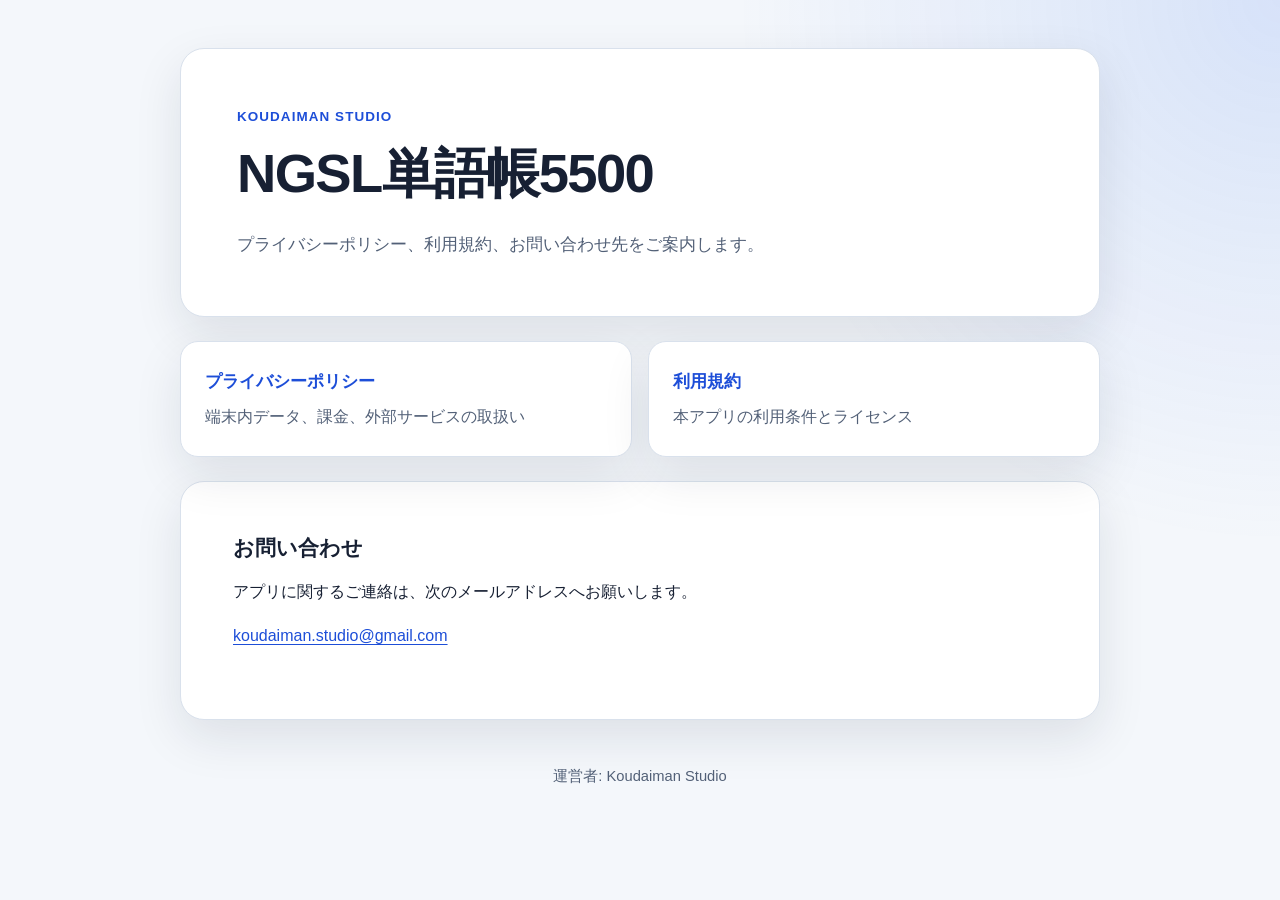
==== index.html @ da4f52c1 "Publish NGSL 5500 legal pages" ====
<!doctype html>
<html lang="ja">
  <head>
    <meta charset="utf-8">
    <meta name="viewport" content="width=device-width, initial-scale=1">
    <meta name="description" content="NGSL単語帳5500の公式サポート・法務情報です。">
    <title>NGSL単語帳5500 | サポート・法務情報</title>
    <link rel="stylesheet" href="styles.css">
  </head>
  <body>
    <main class="shell">
      <header class="site-header">
        <p class="eyebrow">Koudaiman Studio</p>
        <h1>NGSL単語帳5500</h1>
        <p class="lead">プライバシーポリシー、利用規約、お問い合わせ先をご案内します。</p>
      </header>

      <section class="link-grid" aria-label="法務文書">
        <a class="link-card" href="privacy-policy/">
          <strong>プライバシーポリシー</strong>
          <span>端末内データ、課金、外部サービスの取扱い</span>
        </a>
        <a class="link-card" href="terms-of-service/">
          <strong>利用規約</strong>
          <span>本アプリの利用条件とライセンス</span>
        </a>
      </section>

      <section class="document" aria-labelledby="contact-heading">
        <h2 id="contact-heading">お問い合わせ</h2>
        <p>アプリに関するご連絡は、次のメールアドレスへお願いします。</p>
        <p><a href="mailto:koudaiman.studio@gmail.com">koudaiman.studio@gmail.com</a></p>
      </section>

      <footer>
        <p>運営者: Koudaiman Studio</p>
      </footer>
    </main>
  </body>
</html>
---- styles.css ----
:root {
  color-scheme: light dark;
  --background: #f4f7fb;
  --surface: #ffffff;
  --text: #172033;
  --muted: #526077;
  --border: #d9e1ec;
  --accent: #1d4ed8;
  --shadow: 0 18px 48px rgba(23, 32, 51, 0.1);
}

* {
  box-sizing: border-box;
}

html {
  background: var(--background);
  scroll-behavior: smooth;
}

body {
  margin: 0;
  color: var(--text);
  background:
    radial-gradient(circle at top right, rgba(37, 99, 235, 0.14), transparent 34rem),
    var(--background);
  font-family: -apple-system, BlinkMacSystemFont, "Segoe UI", "Noto Sans JP", sans-serif;
  font-size: 16px;
  line-height: 1.8;
}

a {
  color: var(--accent);
  text-underline-offset: 0.18em;
}

a:hover {
  text-decoration-thickness: 0.14em;
}

a:focus-visible {
  outline: 3px solid #f59e0b;
  outline-offset: 4px;
  border-radius: 4px;
}

.shell {
  width: min(920px, calc(100% - 32px));
  margin: 0 auto;
  padding: 48px 0 64px;
}

.site-header,
.document,
.link-card {
  border: 1px solid var(--border);
  background: var(--surface);
  box-shadow: var(--shadow);
}

.site-header,
.document {
  border-radius: 24px;
}

.site-header {
  padding: clamp(28px, 7vw, 56px);
}

.eyebrow {
  margin: 0 0 8px;
  color: var(--accent);
  font-size: 0.84rem;
  font-weight: 700;
  letter-spacing: 0.08em;
  text-transform: uppercase;
}

h1,
h2 {
  line-height: 1.35;
}

h1 {
  margin: 0;
  font-size: clamp(2rem, 8vw, 3.4rem);
  letter-spacing: -0.03em;
}

h2 {
  margin: 2.25em 0 0.6em;
  font-size: 1.3rem;
}

.lead {
  max-width: 42rem;
  margin: 18px 0 0;
  color: var(--muted);
  font-size: 1.08rem;
}

.document {
  margin-top: 24px;
  padding: clamp(24px, 6vw, 52px);
}

.document > :first-child {
  margin-top: 0;
}

.document-meta {
  color: var(--muted);
  font-size: 0.94rem;
}

.link-grid {
  display: grid;
  grid-template-columns: repeat(2, minmax(0, 1fr));
  gap: 16px;
  margin-top: 24px;
}

.link-card {
  display: block;
  padding: 24px;
  border-radius: 18px;
  color: inherit;
  text-decoration: none;
  transition: transform 160ms ease, border-color 160ms ease;
}

.link-card:hover {
  transform: translateY(-2px);
  border-color: var(--accent);
}

.link-card strong {
  display: block;
  margin-bottom: 6px;
  color: var(--accent);
  font-size: 1.08rem;
}

.link-card span,
.muted {
  color: var(--muted);
}

.back-link {
  display: inline-block;
  margin-bottom: 16px;
}

footer {
  padding: 28px 8px 0;
  color: var(--muted);
  font-size: 0.92rem;
  text-align: center;
}

ul,
ol {
  padding-left: 1.5em;
}

@media (max-width: 640px) {
  .shell {
    width: min(100% - 20px, 920px);
    padding-top: 20px;
  }

  .site-header,
  .document {
    border-radius: 18px;
  }

  .link-grid {
    grid-template-columns: 1fr;
  }
}

@media (prefers-reduced-motion: reduce) {
  html {
    scroll-behavior: auto;
  }

  .link-card {
    transition: none;
  }
}

@media (prefers-color-scheme: dark) {
  :root {
    --background: #0d1422;
    --surface: #151f30;
    --text: #edf3ff;
    --muted: #b7c2d6;
    --border: #2b3950;
    --accent: #8db4ff;
    --shadow: 0 18px 48px rgba(0, 0, 0, 0.3);
  }
}
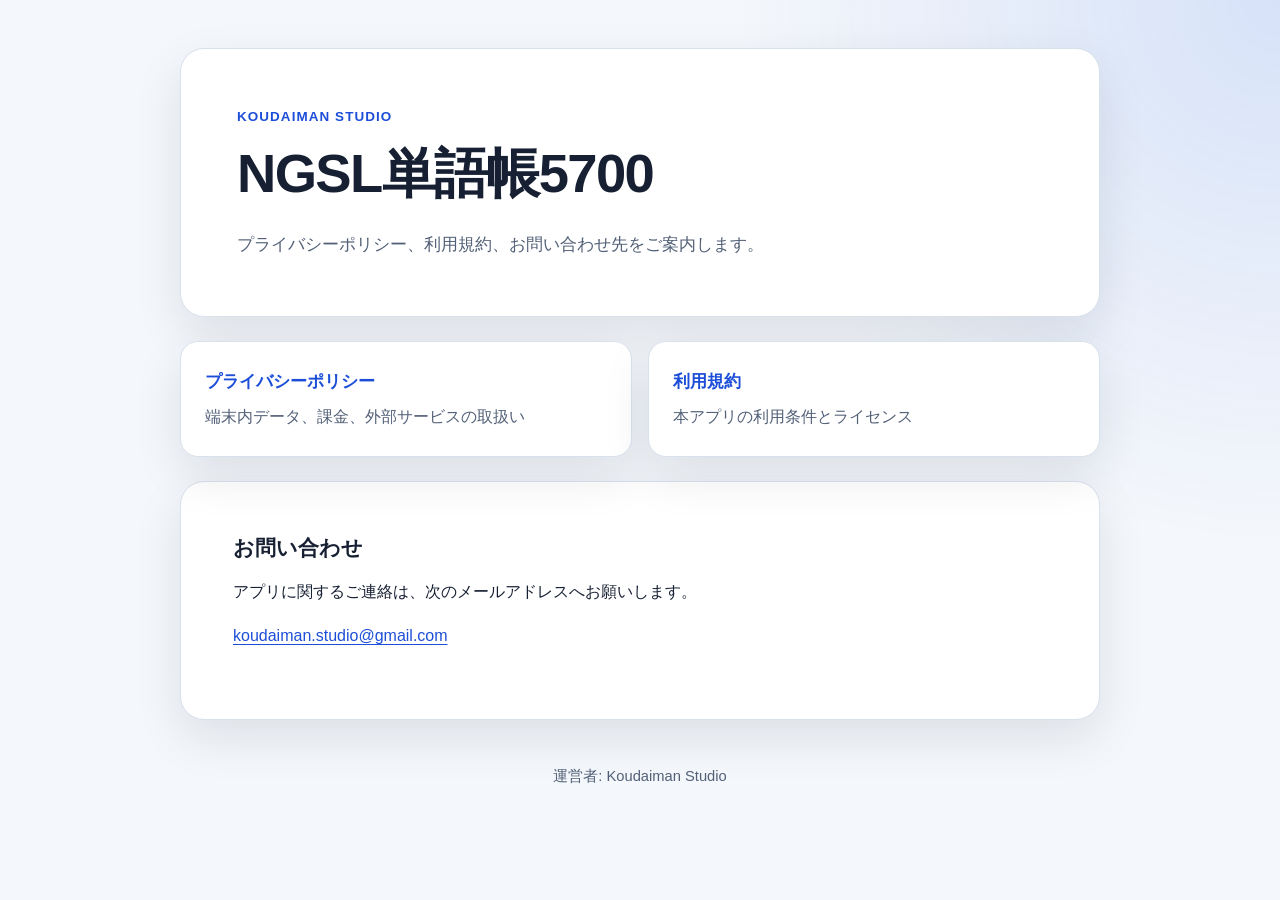
==== commit 582ff2c2: "chore: rename app to NGSL単語帳5700" ====
--- a/index.html
+++ b/index.html
@@ -3,15 +3,15 @@
   <head>
     <meta charset="utf-8">
     <meta name="viewport" content="width=device-width, initial-scale=1">
-    <meta name="description" content="NGSL単語帳5500の公式サポート・法務情報です。">
-    <title>NGSL単語帳5500 | サポート・法務情報</title>
+    <meta name="description" content="NGSL単語帳5700の公式サポート・法務情報です。">
+    <title>NGSL単語帳5700 | サポート・法務情報</title>
     <link rel="stylesheet" href="styles.css">
   </head>
   <body>
     <main class="shell">
       <header class="site-header">
         <p class="eyebrow">Koudaiman Studio</p>
-        <h1>NGSL単語帳5500</h1>
+        <h1>NGSL単語帳5700</h1>
         <p class="lead">プライバシーポリシー、利用規約、お問い合わせ先をご案内します。</p>
       </header>
 
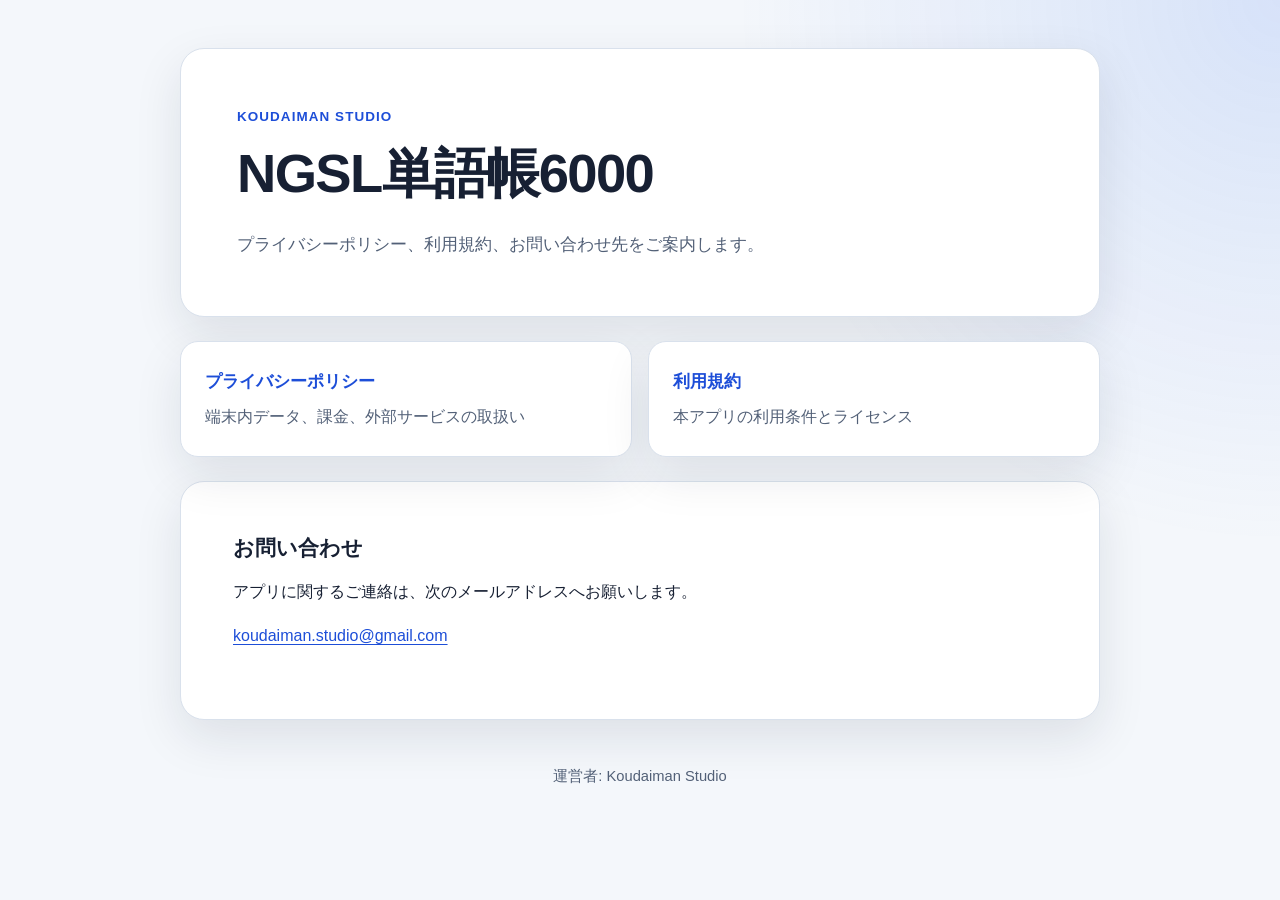
==== commit b5d7b0de: "Update app identity to NGSL 6000 and 30 sections" ====
--- a/index.html
+++ b/index.html
@@ -3,15 +3,15 @@
   <head>
     <meta charset="utf-8">
     <meta name="viewport" content="width=device-width, initial-scale=1">
-    <meta name="description" content="NGSL単語帳5700の公式サポート・法務情報です。">
-    <title>NGSL単語帳5700 | サポート・法務情報</title>
+    <meta name="description" content="NGSL単語帳6000の公式サポート・法務情報です。">
+    <title>NGSL単語帳6000 | サポート・法務情報</title>
     <link rel="stylesheet" href="styles.css">
   </head>
   <body>
     <main class="shell">
       <header class="site-header">
         <p class="eyebrow">Koudaiman Studio</p>
-        <h1>NGSL単語帳5700</h1>
+        <h1>NGSL単語帳6000</h1>
         <p class="lead">プライバシーポリシー、利用規約、お問い合わせ先をご案内します。</p>
       </header>
 
